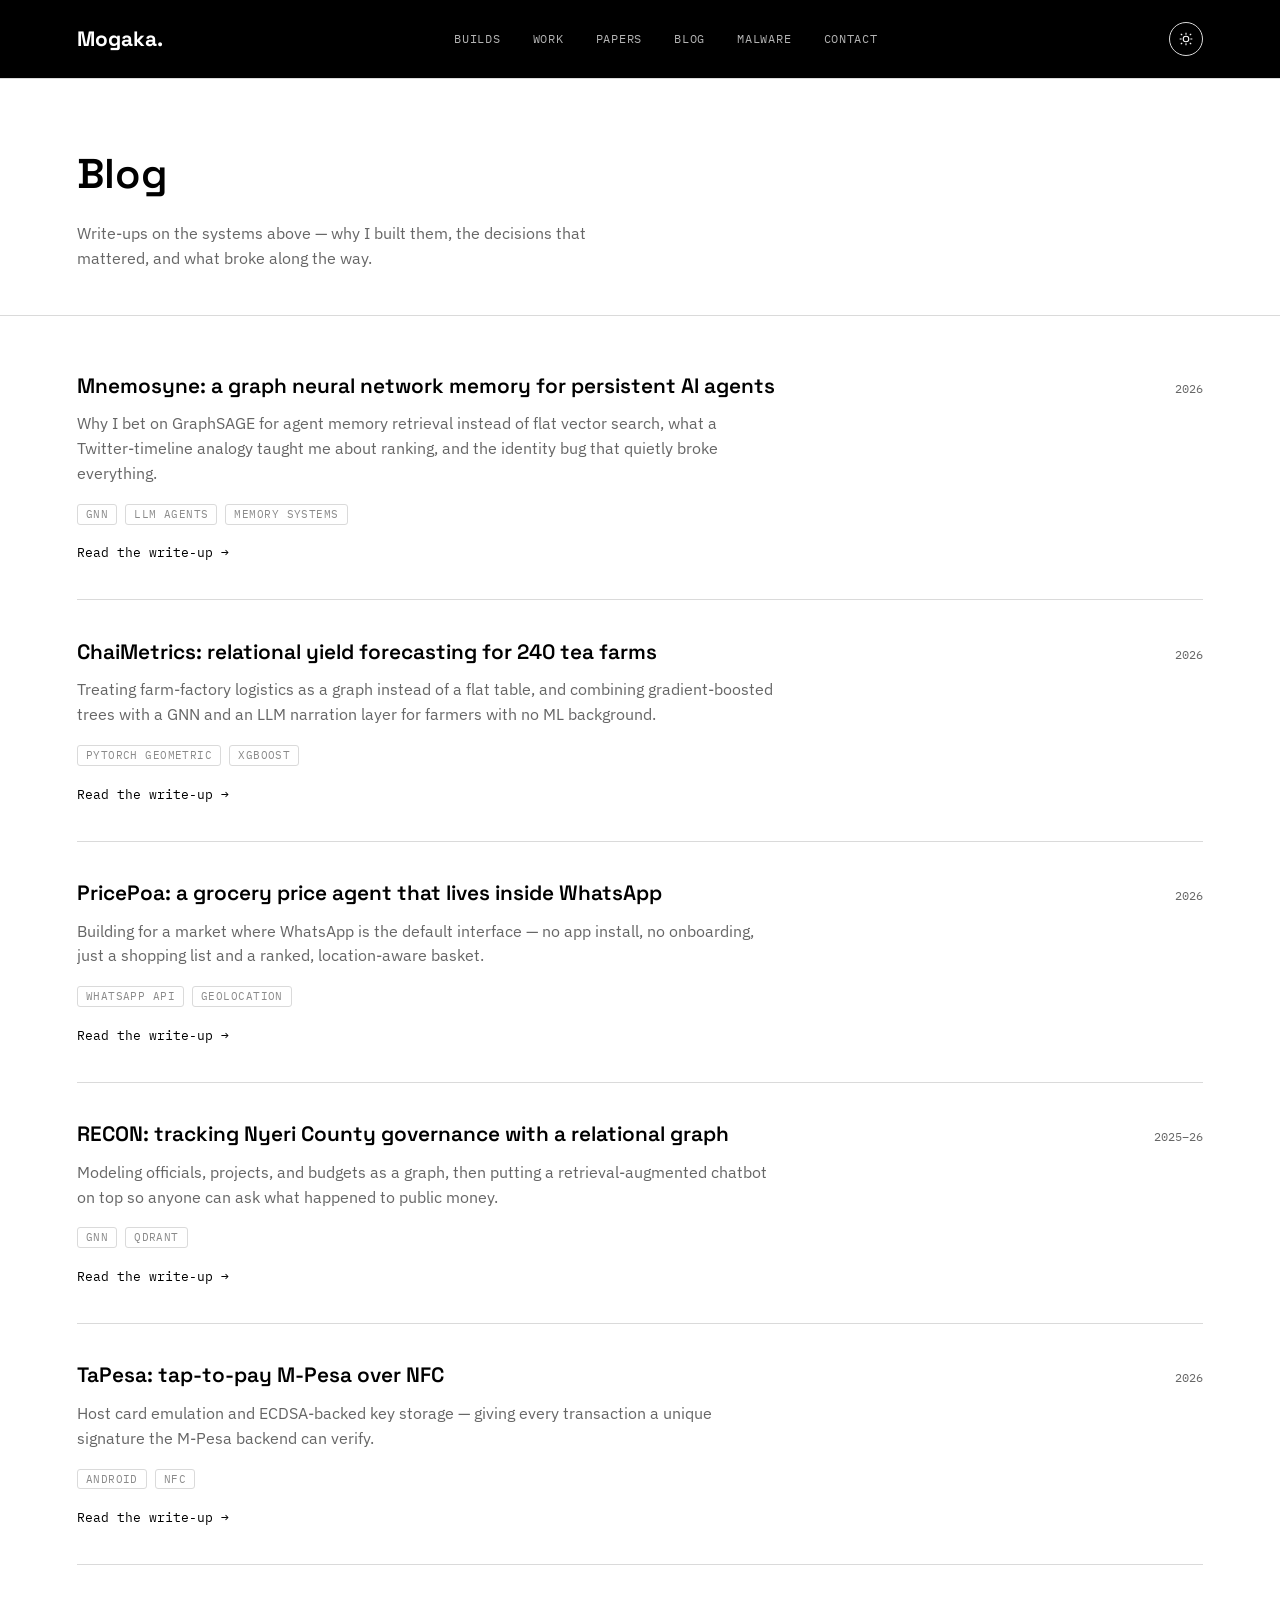
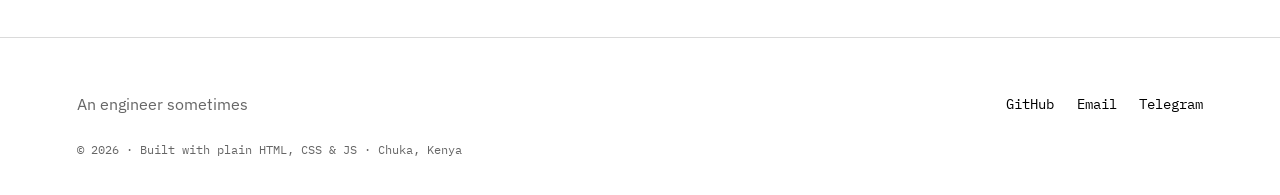
==== blog/index.html @ 5c13b8a9 "adding blogs and avatar" ====
<!DOCTYPE html>
<html lang="en" data-theme="light">
<head>
  <meta charset="UTF-8" />
  <meta name="viewport" content="width=device-width, initial-scale=1.0" />
  <title>Blog — Mogaka</title>
  <meta name="description" content="Write-ups on the systems I've built — architecture, decisions, and what broke along the way." />
  <link rel="preconnect" href="https://fonts.googleapis.com" />
  <link rel="preconnect" href="https://fonts.gstatic.com" crossorigin />
  <link href="https://fonts.googleapis.com/css2?family=Space+Grotesk:wght@500;600;700&family=IBM+Plex+Sans:wght@400;500&family=IBM+Plex+Mono:wght@400;500&display=swap" rel="stylesheet" />
  <link rel="stylesheet" href="../style.css" />
</head>
<body>

  <header class="nav">
    <a href="../index.html" class="brand">Mogaka<span class="brand-dot">.</span></a>
    <nav class="nav-links">
      <a href="../index.html#builds">Builds</a>
      <a href="../index.html#work">Work</a>
      <a href="../index.html#papers">Papers</a>
      <a href="index.html">Blog</a>
      <a href="../index.html#malware">Malware</a>
      <a href="../index.html#contact">Contact</a>
    </nav>
    <button id="theme-toggle" class="theme-toggle" aria-label="Toggle color theme" title="Toggle theme">
      <svg class="icon-sun" viewBox="0 0 24 24" fill="none" stroke="currentColor" stroke-width="1.6">
        <circle cx="12" cy="12" r="4.2"/>
        <path d="M12 2.5v3M12 18.5v3M4.2 4.2l2.1 2.1M17.7 17.7l2.1 2.1M2.5 12h3M18.5 12h3M4.2 19.8l2.1-2.1M17.7 6.3l2.1-2.1"/>
      </svg>
      <svg class="icon-moon" viewBox="0 0 24 24" fill="none" stroke="currentColor" stroke-width="1.6">
        <path d="M20 14.5A8.5 8.5 0 1 1 9.5 4a6.8 6.8 0 0 0 10.5 10.5Z"/>
      </svg>
    </button>
  </header>

  <main>
    <section class="blog-hero">
      <h1>Blog</h1>
      <p>Write-ups on the systems above — why I built them, the decisions that mattered, and what broke along the way.</p>
    </section>

    <ul class="blog-list">
      <li class="blog-row">
        <a href="mnemosyne.html" style="display:block;">
          <div class="blog-row-top">
            <span class="blog-row-title">Mnemosyne: a graph neural network memory for persistent AI agents</span>
            <span class="blog-row-date">2026</span>
          </div>
          <p class="blog-row-excerpt">
            Why I bet on GraphSAGE for agent memory retrieval instead of flat vector search, what a Twitter-timeline
            analogy taught me about ranking, and the identity bug that quietly broke everything.
          </p>
          <span class="blog-row-tag">GNN</span><span class="blog-row-tag">LLM Agents</span><span class="blog-row-tag">Memory Systems</span>
          <div style="margin-top:0.9rem;"><span class="blog-row-link">Read the write-up →</span></div>
        </a>
      </li>

      <li class="blog-row">
        <a href="chaimetrics.html" style="display:block;">
          <div class="blog-row-top">
            <span class="blog-row-title">ChaiMetrics: relational yield forecasting for 240 tea farms</span>
            <span class="blog-row-date">2026</span>
          </div>
          <p class="blog-row-excerpt">
            Treating farm-factory logistics as a graph instead of a flat table, and combining gradient-boosted trees
            with a GNN and an LLM narration layer for farmers with no ML background.
          </p>
          <span class="blog-row-tag">PyTorch Geometric</span><span class="blog-row-tag">XGBoost</span>
          <div style="margin-top:0.9rem;"><span class="blog-row-link">Read the write-up →</span></div>
        </a>
      </li>

      <li class="blog-row">
        <a href="pricepoa.html" style="display:block;">
          <div class="blog-row-top">
            <span class="blog-row-title">PricePoa: a grocery price agent that lives inside WhatsApp</span>
            <span class="blog-row-date">2026</span>
          </div>
          <p class="blog-row-excerpt">
            Building for a market where WhatsApp is the default interface — no app install, no onboarding, just a
            shopping list and a ranked, location-aware basket.
          </p>
          <span class="blog-row-tag">WhatsApp API</span><span class="blog-row-tag">Geolocation</span>
          <div style="margin-top:0.9rem;"><span class="blog-row-link">Read the write-up →</span></div>
        </a>
      </li>

      <li class="blog-row">
        <a href="recon.html" style="display:block;">
          <div class="blog-row-top">
            <span class="blog-row-title">RECON: tracking Nyeri County governance with a relational graph</span>
            <span class="blog-row-date">2025–26</span>
          </div>
          <p class="blog-row-excerpt">
            Modeling officials, projects, and budgets as a graph, then putting a retrieval-augmented chatbot on top
            so anyone can ask what happened to public money.
          </p>
          <span class="blog-row-tag">GNN</span><span class="blog-row-tag">Qdrant</span>
          <div style="margin-top:0.9rem;"><span class="blog-row-link">Read the write-up →</span></div>
        </a>
      </li>

      <li class="blog-row">
        <a href="tapesa.html" style="display:block;">
          <div class="blog-row-top">
            <span class="blog-row-title">TaPesa: tap-to-pay M-Pesa over NFC</span>
            <span class="blog-row-date">2026</span>
          </div>
          <p class="blog-row-excerpt">
            Host card emulation and ECDSA-backed key storage — giving every transaction a unique signature the
            M-Pesa backend can verify.
          </p>
          <span class="blog-row-tag">Android</span><span class="blog-row-tag">NFC</span>
          <div style="margin-top:0.9rem;"><span class="blog-row-link">Read the write-up →</span></div>
        </a>
      </li>
    </ul>
  </main>

  <footer id="contact">
    <div class="footer-top">
      <p class="footer-line">An engineer sometimes</p>
      <div class="footer-links">
        <a href="https://github.com/mnatakanijiiteajesasa" target="_blank" rel="noopener">GitHub</a>
        <a href="mailto:mogakanewton0@gmail.com">Email</a>
        <a href="https://t.me/mogaka_bot" target="_blank" rel="noopener">Telegram</a>
      </div>
    </div>
    <p class="footer-bottom">© 2026 · Built with plain HTML, CSS &amp; JS · Chuka, Kenya</p>
  </footer>

  <script src="../script.js"></script>
</body>
</html>
---- style.css ----
/* ============================================================
   TOKENS
   ============================================================ */
:root {
  /* color — light (default): neutral paper + ink + tea/clay accents */
  --bg: #FFFFFF;
  --bg-raised: #FFFFFF;
  --ink: #000000;
  --ink-soft: #666666;
  --line: #DADADA;
  --accent: #000000;
  --accent-soft: #8A8A8A;
  --grid: rgba(0, 0, 0, 0.06);

  /* type */
  --font-display: 'Space Grotesk', sans-serif;
  --font-body: 'IBM Plex Sans', sans-serif;
  --font-mono: 'IBM Plex Mono', monospace;

  --radius: 3px;
}

[data-theme="dark"] {
  /* pitch black — accents carry all the color now, background stays neutral */
  --bg: #000000;
  --bg-raised: #000000;
  --ink: #FFFFFF;
  --ink-soft: #999999;
  --line: #2A2A2A;
  --accent: #FFFFFF;
  --accent-soft: #888888;
  --grid: rgba(255, 255, 255, 0.08);
}

* { box-sizing: border-box; }
html { scroll-behavior: smooth; }

body {
  margin: 0;
  background: var(--bg);
  color: var(--ink);
  font-family: var(--font-body);
  font-size: 16px;
  line-height: 1.55;
  -webkit-font-smoothing: antialiased;
  transition: background 0.3s ease, color 0.3s ease;
}

a { color: inherit; text-decoration: none; }

h1, h2, h3 {
  font-family: var(--font-display);
  font-weight: 600;
  margin: 0;
  letter-spacing: -0.01em;
}

:focus-visible {
  outline: 2px solid var(--accent);
  outline-offset: 3px;
}

/* ============================================================
   NAV
   ============================================================ */
.nav {
  position: sticky;
  top: 0;
  z-index: 20;
  display: flex;
  align-items: center;
  justify-content: space-between;
  padding: 22px 6vw;
  background: var(--ink);
  color: var(--bg);
  border-bottom: 1px solid var(--line);
  backdrop-filter: blur(6px);
}

.brand {
  font-family: var(--font-display);
  font-weight: 700;
  font-size: 1.3rem;
}

.nav-links {
  display: flex;
  gap: 2rem;
  font-family: var(--font-mono);
  font-size: 0.78rem;
  letter-spacing: 0.06em;
  text-transform: uppercase;
}
.nav-links a { opacity: 0.7; transition: opacity 0.15s; }
.nav-links a:hover { opacity: 1; }

.theme-toggle {
  background: none;
  border: 1px solid var(--line);
  border-radius: 50%;
  width: 34px;
  height: 34px;
  display: flex;
  align-items: center;
  justify-content: center;
  cursor: pointer;
  color: var(--bg);
}
.theme-toggle svg { width: 16px; height: 16px; }
.theme-toggle .icon-moon { display: none; }
[data-theme="dark"] .theme-toggle .icon-sun { display: none; }
[data-theme="dark"] .theme-toggle .icon-moon { display: block; }

/* ============================================================
   HERO
   ============================================================ */
.hero {
  display: grid;
  grid-template-columns: 1.05fr 0.95fr;
  gap: 4vw;
  align-items: center;
  padding: 9vh 6vw 10vh;
  max-width: 1280px;
  margin: 0 auto;
}
.hero-avatar {
  width: 300px;
  height: 300px;
  border-radius: 50%;
  object-fit: cover;
  border: 1px solid var(--line);
  margin-right: 0.9rem;
}
.eyebrow {
  font-family: var(--font-mono);
  font-size: 0.8rem;
  letter-spacing: 0.08em;
  text-transform: uppercase;
  color: var(--accent);
  margin: 0 0 1.1rem;
}

.hero h1 {
  font-size: clamp(2.1rem, 4vw, 3.1rem);
  line-height: 1.12;
  margin-bottom: 1.4rem;
}

.hero-sub {
  color: var(--ink-soft);
  font-size: 1.02rem;
  max-width: 36ch;
  margin: 0 0 2.2rem;
}

.hero-links { display: flex; gap: 1rem; align-items: center; }

.btn-primary, .btn-ghost {
  font-family: var(--font-mono);
  font-size: 0.85rem;
  padding: 0.75rem 1.3rem;
  border-radius: var(--radius);
  display: inline-block;
}
.btn-primary {
  background: var(--accent);
  color: var(--bg-raised);
  font-weight: 500;
}
.btn-ghost {
  border: 1px solid var(--line);
}
.btn-primary:hover { opacity: 0.88; }
.btn-ghost:hover { border-color: var(--accent); color: var(--accent); }

/* hero graph */
.hero-graph { position: relative; }
.graph-svg { width: 100%; height: auto; }

.grid-lines line {
  stroke: var(--grid);
  stroke-width: 1;
}

.edges .edge {
  stroke: var(--accent);
  stroke-width: 1.2;
  opacity: 0.55;
  stroke-dasharray: 4 4;
  stroke-dashoffset: 200;
  animation: draw 0.9s ease forwards;
  animation-delay: calc(var(--d) * 0.12s + 0.2s);
}

.nodes .node circle {
  fill: var(--accent-soft);
  opacity: 0;
  animation: pop 0.5s ease forwards;
  animation-delay: calc(var(--d) * 0.18s + 0.5s);
}
.nodes .node text {
  font-family: var(--font-mono);
  font-size: 11px;
  fill: var(--ink-soft);
  opacity: 0;
  animation: fadein 0.6s ease forwards;
  animation-delay: calc(var(--d) * 0.18s + 0.65s);
}

@keyframes draw { to { stroke-dashoffset: 0; } }
@keyframes pop { to { opacity: 1; } }
@keyframes fadein { to { opacity: 1; } }

.graph-caption {
  font-family: var(--font-mono);
  font-size: 0.74rem;
  color: var(--ink-soft);
  text-align: center;
  margin-top: 0.6rem;
  letter-spacing: 0.03em;
}

@media (prefers-reduced-motion: reduce) {
  .edges .edge, .nodes .node circle, .nodes .node text {
    animation: none;
    opacity: 1;
    stroke-dashoffset: 0;
  }
}

/* ============================================================
   SECTION HEADERS
   ============================================================ */
section { padding: 8vh 6vw; max-width: 1280px; margin: 0 auto; }

h2 {
  font-size: 1.5rem;
  display: flex;
  align-items: baseline;
  gap: 0.9rem;
  margin-bottom: 2.6rem;
}
h2 .num {
  font-family: var(--font-mono);
  font-size: 0.85rem;
  color: var(--accent-soft);
  font-weight: 500;
}

/* ============================================================
   BUILDS LIST
   ============================================================ */
.build-list { list-style: none; margin: 0; padding: 0; }

.build-row {
  display: grid;
  grid-template-columns: 92px 160px 1fr 64px;
  gap: 1.4rem;
  align-items: baseline;
  padding: 1.1rem 0;
  border-bottom: 1px solid var(--line);
}

.status {
  font-family: var(--font-mono);
  font-size: 0.68rem;
  letter-spacing: 0.05em;
  padding: 0.2rem 0.5rem;
  border-radius: var(--radius);
  width: fit-content;
}
.status.live { background: var(--ink); color: var(--bg); }
.status.build { background: none; border: 1px solid var(--ink); color: var(--ink); }
.status.proto { background: var(--line); color: var(--ink-soft); border: none; }

.build-name { font-family: var(--font-display); font-weight: 600; }
.build-desc { color: var(--ink-soft); font-size: 0.94rem; }
.build-date {
  font-family: var(--font-mono);
  font-size: 0.78rem;
  color: var(--ink-soft);
  text-align: right;
}

/* ============================================================
   WORK CARDS
   ============================================================ */
.work-card {
  display: grid;
  grid-template-columns: 200px 1fr;
  gap: 2.4rem;
  padding: 2.4rem 0;
  border-bottom: 1px solid var(--line);
  transition: background 0.15s ease;
}
.work-card:hover { background: var(--line); }
.work-card:hover .work-link { text-decoration: underline; }

.work-visual {
  background: var(--bg-raised);
  border: 1px solid var(--line);
  border-radius: var(--radius);
  overflow: hidden;
  aspect-ratio: 1;
}
.doc-thumb-img {
  width: 100%;
  height: 100%;
  object-fit: cover;
  display: block;
  filter: grayscale(1);
  transition: filter 0.2s ease;
}
.work-card:hover .doc-thumb-img { filter: grayscale(0.4); }

.work-body h3 { font-size: 1.4rem; margin-bottom: 0.4rem; }
.work-meta {
  font-family: var(--font-mono);
  font-size: 0.78rem;
  color: var(--accent-soft);
  margin: 0 0 1rem;
}
.work-abstract { color: var(--ink-soft); margin: 0 0 1.3rem; max-width: 70ch; }

.tags { display: flex; flex-wrap: wrap; gap: 0.5rem; margin-bottom: 1.2rem; }
.tags span {
  font-family: var(--font-mono);
  font-size: 0.72rem;
  border: 1px solid var(--line);
  border-radius: var(--radius);
  padding: 0.25rem 0.6rem;
  color: var(--ink-soft);
}

.work-link {
  font-family: var(--font-mono);
  font-size: 0.85rem;
  color: var(--accent);
}

/* ============================================================
   FOOTER
   ============================================================ */
footer {
  padding: 6vh 6vw 4vh;
  border-top: 1px solid var(--line);
  max-width: 1280px;
  margin: 0 auto;
}
.footer-top {
  display: flex;
  justify-content: space-between;
  align-items: center;
  flex-wrap: wrap;
  gap: 1rem;
  margin-bottom: 1.5rem;
}
.footer-line { color: var(--ink-soft); margin: 0; }
.footer-links { display: flex; gap: 1.4rem; font-family: var(--font-mono); font-size: 0.85rem; }
.footer-links a:hover { color: var(--accent); }
.footer-bottom {
  font-family: var(--font-mono);
  font-size: 0.72rem;
  color: var(--ink-soft);
  margin: 0;
}

/* ============================================================
   RESPONSIVE (base site)
   ============================================================ */
@media (max-width: 880px) {
  .hero { grid-template-columns: 1fr; padding-top: 6vh; }
  .hero-graph { order: -1; max-width: 380px; margin: 0 auto 2rem; }
  .build-row { grid-template-columns: 76px 1fr; }
  .build-row .build-desc { grid-column: 1 / -1; order: 3; }
  .build-row .build-date { display: none; }
  .work-card { grid-template-columns: 1fr; }
  .work-visual { max-width: 160px; }
  .nav-links { gap: 1.1rem; }
}

@media (max-width: 540px) {
  .nav { padding: 18px 5vw; }
  .nav-links a:nth-child(3) { display: none; }
}

/* ============================================================
   BLOG — listing page
   ============================================================ */
.blog-hero {
  padding: 7vh 6vw 5vh;
  max-width: 1280px;
  margin: 0 auto;
  border-bottom: 1px solid var(--line);
}
.blog-hero h1 {
  font-size: clamp(1.9rem, 3.4vw, 2.6rem);
  margin-bottom: 0.9rem;
}
.blog-hero p {
  color: var(--ink-soft);
  max-width: 56ch;
  margin: 0;
}

.blog-list {
  list-style: none;
  margin: 0;
  padding: 0;
  max-width: 1280px;
  margin: 0 auto;
  padding: 2vh 6vw 8vh;
}

.blog-row {
  display: block;
  padding: 2.2rem 0;
  border-bottom: 1px solid var(--line);
  transition: background 0.15s ease;
}
.blog-row:hover { background: var(--line); }
.blog-row:hover .blog-row-link { text-decoration: underline; }

.blog-row-top {
  display: flex;
  align-items: baseline;
  justify-content: space-between;
  gap: 1rem;
  margin-bottom: 0.6rem;
}
.blog-row-title {
  font-family: var(--font-display);
  font-weight: 600;
  font-size: 1.3rem;
}
.blog-row-date {
  font-family: var(--font-mono);
  font-size: 0.78rem;
  color: var(--ink-soft);
  white-space: nowrap;
}
.blog-row-excerpt {
  color: var(--ink-soft);
  max-width: 70ch;
  margin: 0 0 0.9rem;
}
.blog-row-link {
  font-family: var(--font-mono);
  font-size: 0.82rem;
  color: var(--accent);
}
.blog-row-tag {
  font-family: var(--font-mono);
  font-size: 0.68rem;
  letter-spacing: 0.04em;
  text-transform: uppercase;
  color: var(--accent-soft);
  border: 1px solid var(--line);
  border-radius: var(--radius);
  padding: 0.15rem 0.5rem;
  margin-right: 0.5rem;
}

.status.soon { background: none; border: 1px dashed var(--line); color: var(--ink-soft); }

/* ============================================================
   BLOG — post page
   ============================================================ */
.post-header {
  max-width: 800px;
  margin: 0 auto;
  padding: 8vh 6vw 4vh;
}
.back-link {
  display: inline-block;
  font-family: var(--font-mono);
  font-size: 0.78rem;
  color: var(--ink-soft);
  margin-bottom: 2.2rem;
}
.back-link:hover { color: var(--accent); }

.post-eyebrow {
  font-family: var(--font-mono);
  font-size: 0.78rem;
  letter-spacing: 0.06em;
  text-transform: uppercase;
  color: var(--accent);
  margin-bottom: 1rem;
}
.post-title {
  font-size: clamp(1.9rem, 4vw, 2.7rem);
  line-height: 1.15;
  margin-bottom: 1.1rem;
}
.post-meta {
  font-family: var(--font-mono);
  font-size: 0.8rem;
  color: var(--ink-soft);
}
.post-meta span:not(:last-child)::after {
  content: "·";
  margin: 0 0.6rem;
  color: var(--line);
}

.post-hero-image {
  max-width: 800px;
  margin: 0 auto;
  padding: 0 6vw 4vh;
}
.post-hero-image img {
  width: 100%;
  border: 1px solid var(--line);
  border-radius: var(--radius);
  filter: grayscale(0.15);
  display: block;
}

.post-body {
  max-width: 800px;
  margin: 0 auto;
  padding: 0 6vw 10vh;
}
.post-body p {
  margin: 0 0 1.3rem;
  color: var(--ink);
}
.post-body p.lead {
  font-size: 1.12rem;
  color: var(--ink-soft);
}
.post-body h2 {
  font-size: 1.35rem;
  margin: 3.2rem 0 1.4rem;
  padding-top: 2.2rem;
  border-top: 1px solid var(--line);
}
.post-body h2:first-child { border-top: none; padding-top: 0; margin-top: 0; }
.post-body h3 {
  font-size: 1.05rem;
  margin: 2rem 0 1rem;
}
.post-body ul, .post-body ol {
  color: var(--ink);
  padding-left: 1.3rem;
  margin: 0 0 1.3rem;
}
.post-body li { margin-bottom: 0.5rem; }
.post-body li::marker { color: var(--accent-soft); }
.post-body strong { font-weight: 600; }

.equation {
  font-family: var(--font-mono);
  font-size: 0.86rem;
  background: var(--bg-raised);
  border: 1px solid var(--line);
  border-radius: var(--radius);
  padding: 1rem 1.2rem;
  overflow-x: auto;
  margin: 0 0 1.4rem;
  color: var(--ink-soft);
}

.post-table {
  width: 100%;
  border-collapse: collapse;
  font-size: 0.9rem;
  margin: 0 0 1.6rem;
}
.post-table th, .post-table td {
  text-align: left;
  padding: 0.6rem 0.8rem;
  border-bottom: 1px solid var(--line);
}
.post-table th {
  font-family: var(--font-mono);
  font-size: 0.72rem;
  text-transform: uppercase;
  letter-spacing: 0.04em;
  color: var(--ink-soft);
  font-weight: 500;
}

.post-callout {
  border-left: 2px solid var(--accent);
  padding: 0.2rem 0 0.2rem 1.2rem;
  color: var(--ink-soft);
  font-style: italic;
  margin: 0 0 1.6rem;
}

.built-with {
  display: flex;
  flex-wrap: wrap;
  gap: 0.5rem;
  margin: 0 0 1.6rem;
}
.built-with span {
  font-family: var(--font-mono);
  font-size: 0.72rem;
  border: 1px solid var(--line);
  border-radius: var(--radius);
  padding: 0.25rem 0.6rem;
  color: var(--ink-soft);
}

.post-links {
  display: flex;
  flex-wrap: wrap;
  gap: 1rem;
  margin: 0 0 1.6rem;
}

.post-footer {
  max-width: 800px;
  margin: 0 auto;
  padding: 4vh 6vw 10vh;
  border-top: 1px solid var(--line);
  display: flex;
  justify-content: space-between;
  align-items: center;
  gap: 1rem;
  flex-wrap: wrap;
}
.post-footer .btn-ghost {
  border: 1px solid var(--line);
  font-family: var(--font-mono);
  font-size: 0.85rem;
  padding: 0.7rem 1.2rem;
  border-radius: var(--radius);
}
.post-footer .btn-ghost:hover { border-color: var(--accent); color: var(--accent); }

@media (max-width: 600px) {
  .post-header, .post-hero-image, .post-body, .post-footer, .blog-hero, .blog-list {
    padding-left: 6vw;
    padding-right: 6vw;
  }
  .blog-row-top { flex-direction: column; align-items: flex-start; gap: 0.3rem; }
}
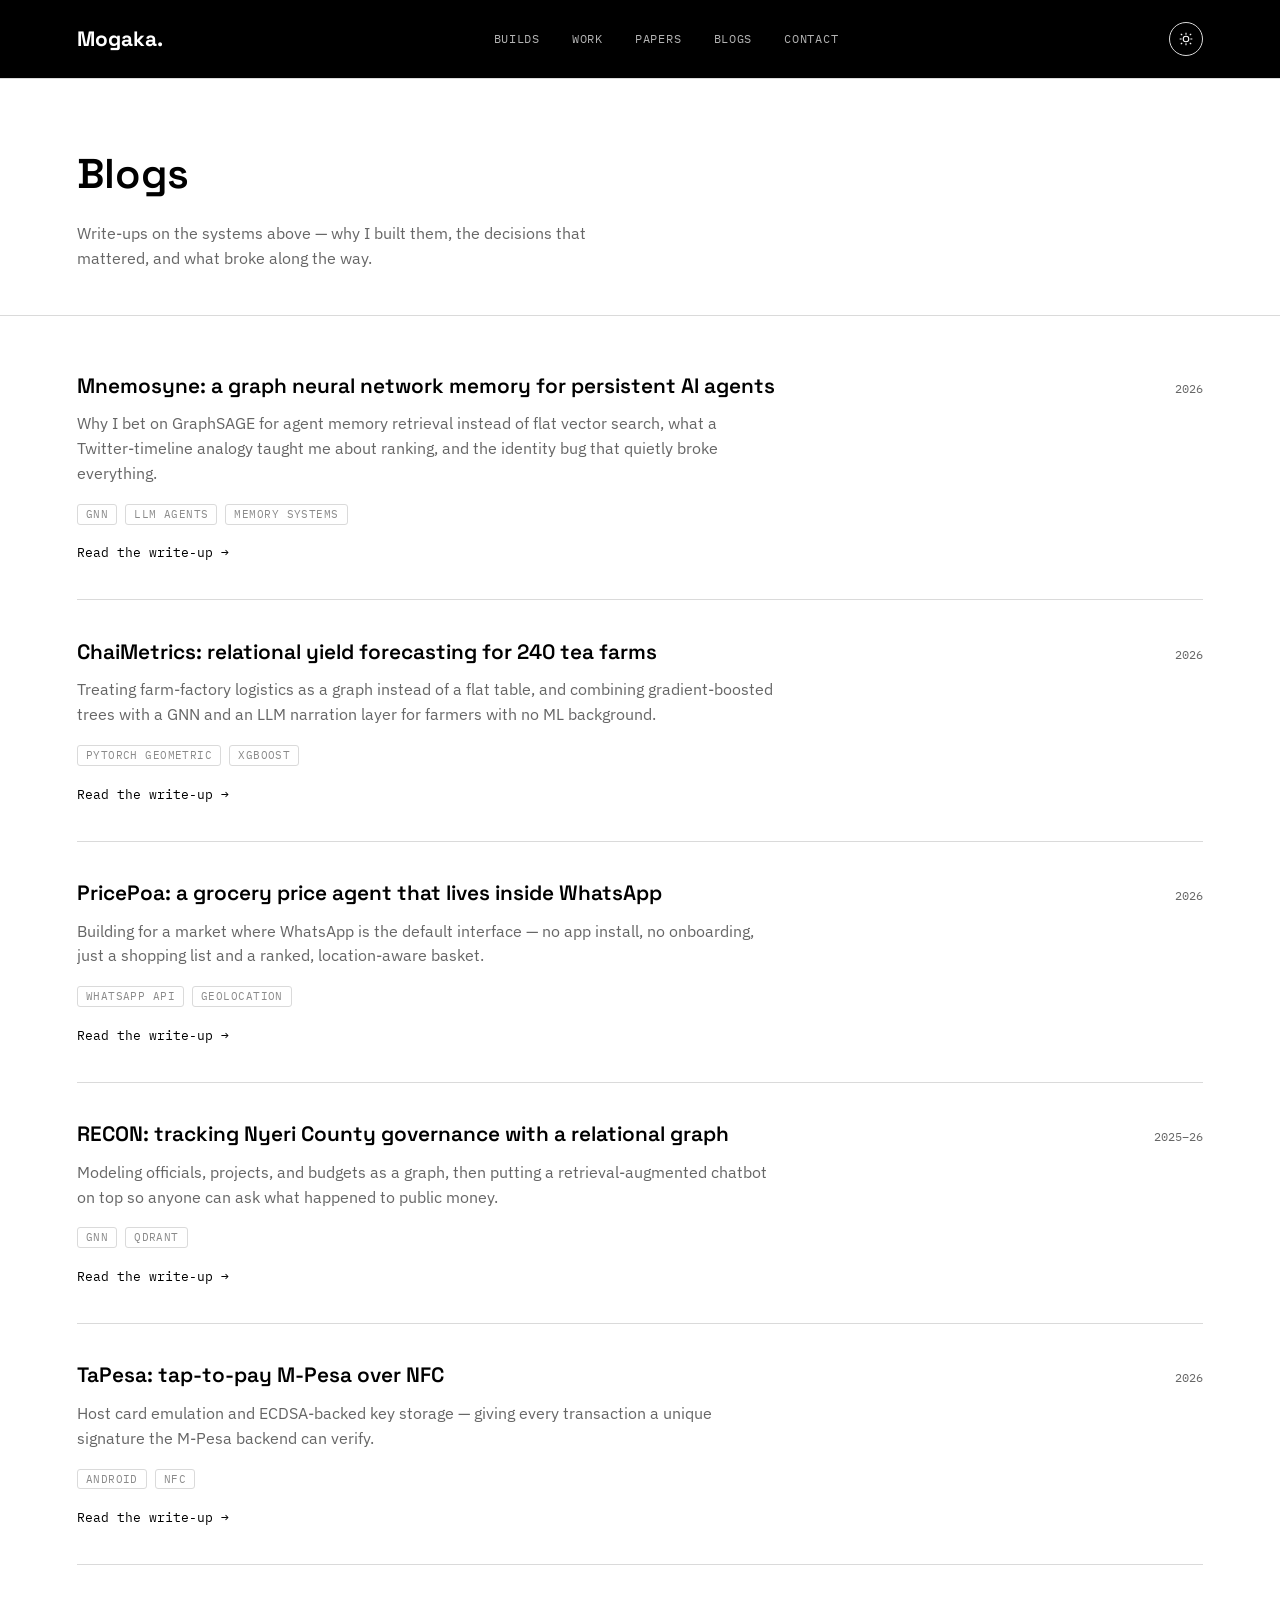
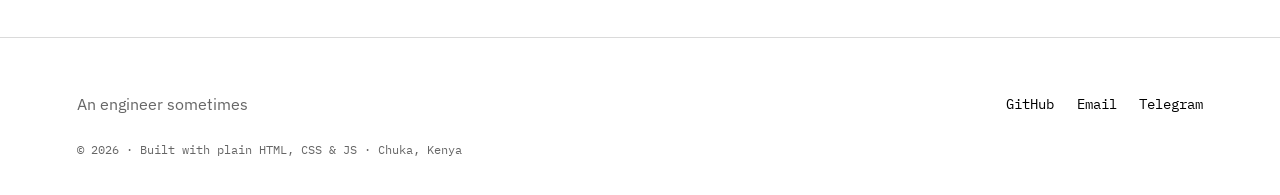
==== commit 207ed24a: "changes" ====
--- a/blog/index.html
+++ b/blog/index.html
@@ -18,8 +18,7 @@
       <a href="../index.html#builds">Builds</a>
       <a href="../index.html#work">Work</a>
       <a href="../index.html#papers">Papers</a>
-      <a href="index.html">Blog</a>
-      <a href="../index.html#malware">Malware</a>
+      <a href="index.html">Blogs</a>
       <a href="../index.html#contact">Contact</a>
     </nav>
     <button id="theme-toggle" class="theme-toggle" aria-label="Toggle color theme" title="Toggle theme">
@@ -35,7 +34,7 @@
 
   <main>
     <section class="blog-hero">
-      <h1>Blog</h1>
+      <h1>Blogs</h1>
       <p>Write-ups on the systems above — why I built them, the decisions that mattered, and what broke along the way.</p>
     </section>
 
--- a/style.css
+++ b/style.css
@@ -1,6 +1,4 @@
-/* ============================================================
-   TOKENS
-   ============================================================ */
+
 :root {
   /* color — light (default): neutral paper + ink + tea/clay accents */
   --bg: #FFFFFF;
@@ -371,6 +369,15 @@
 @media (max-width: 880px) {
   .hero { grid-template-columns: 1fr; padding-top: 6vh; }
   .hero-graph { order: -1; max-width: 380px; margin: 0 auto 2rem; }
+  .hero-graph {
+  overflow: hidden;
+  }
+
+  .profile-photo {
+  max-width: 100%;
+  height: auto;
+  display: block;
+  }
   .build-row { grid-template-columns: 76px 1fr; }
   .build-row .build-desc { grid-column: 1 / -1; order: 3; }
   .build-row .build-date { display: none; }
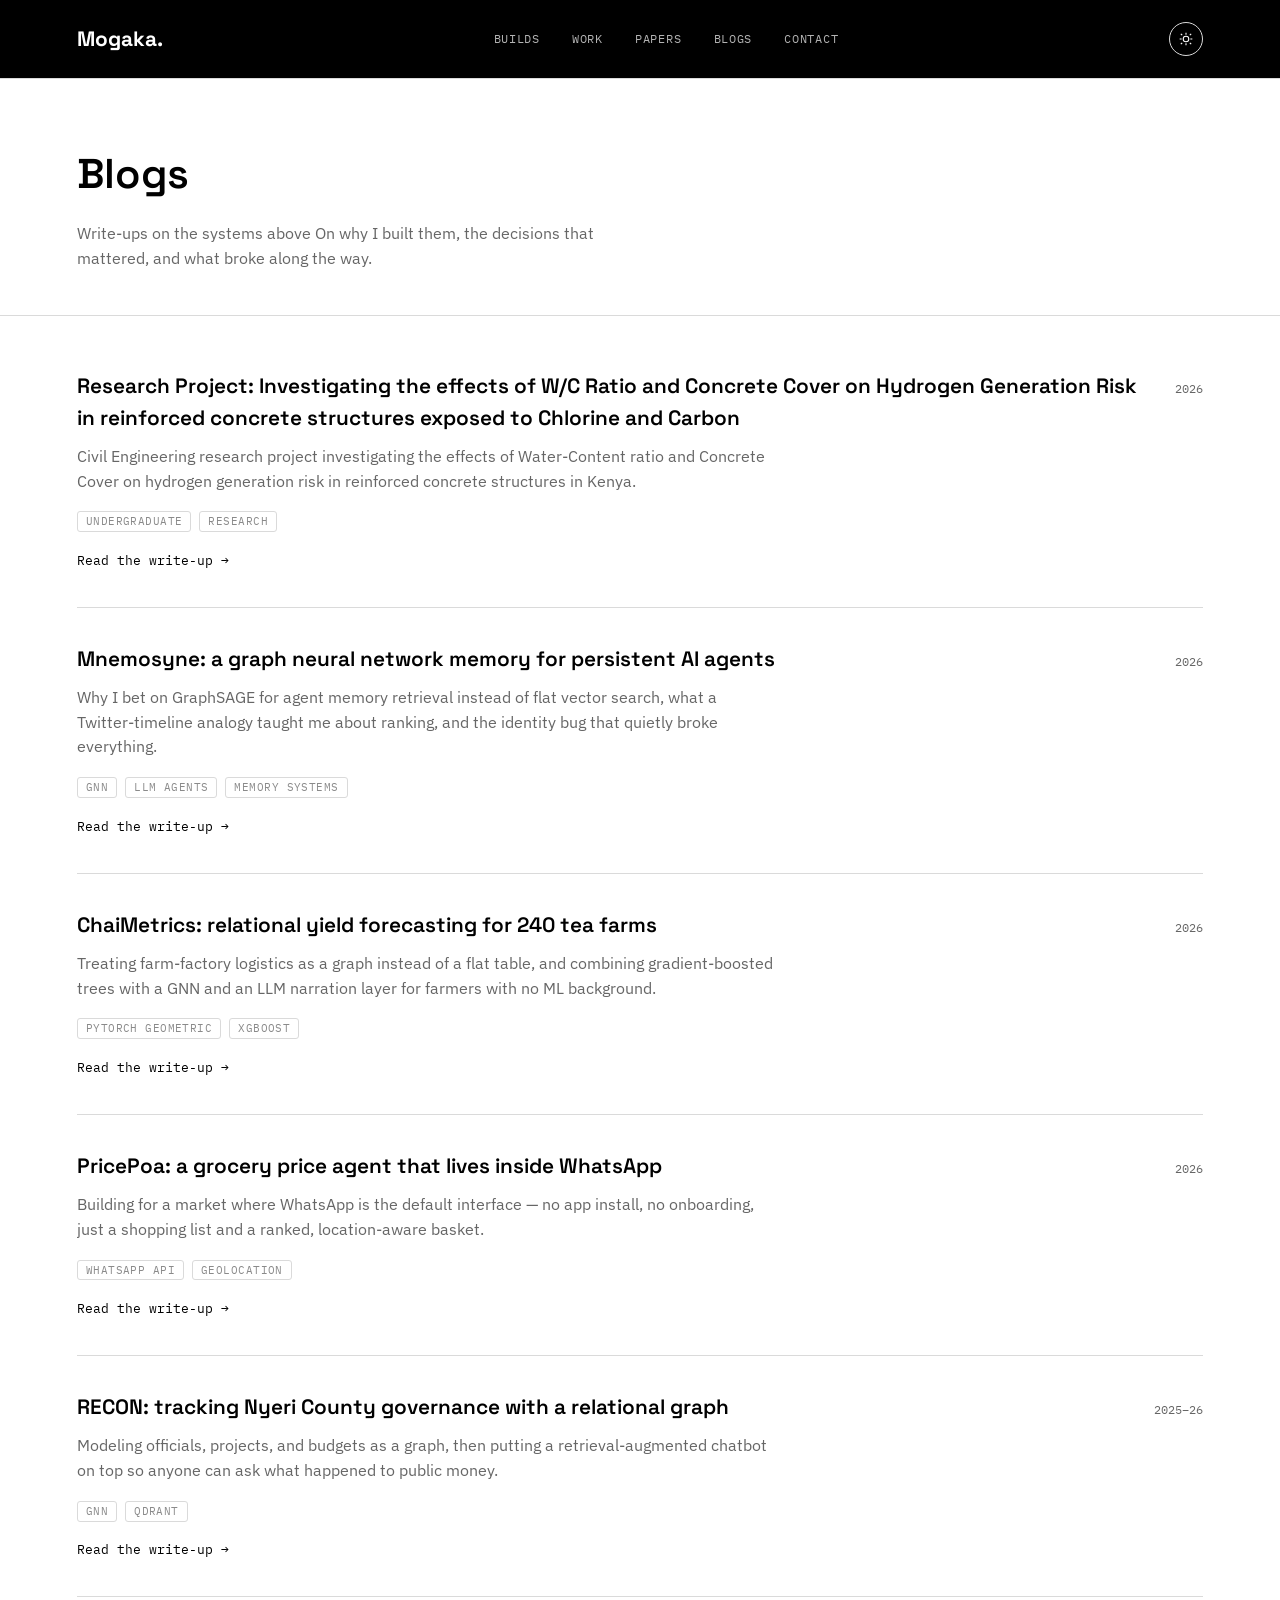
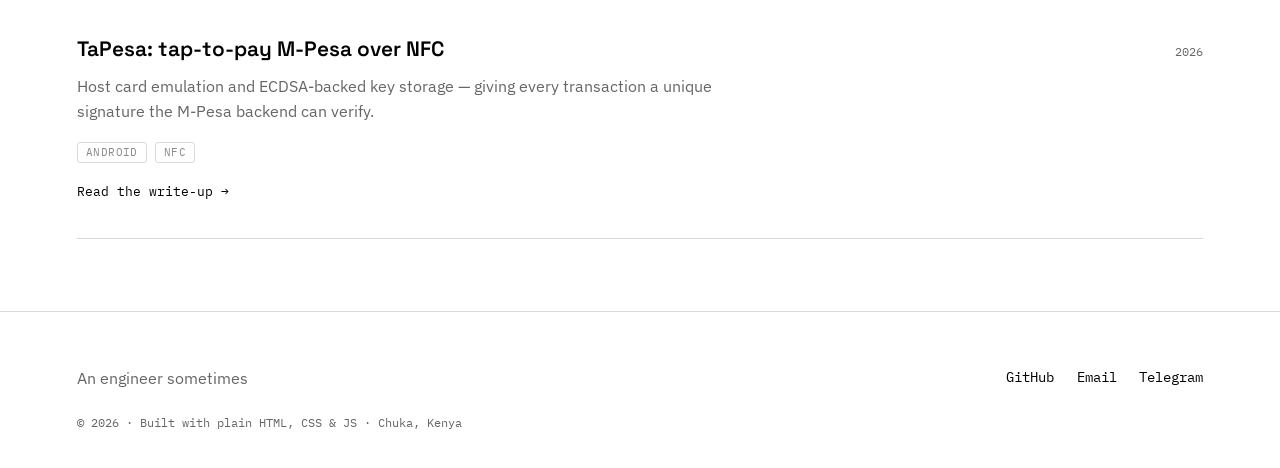
==== commit 5798bb9e: "updating blogs" ====
--- a/blog/index.html
+++ b/blog/index.html
@@ -35,10 +35,23 @@
   <main>
     <section class="blog-hero">
       <h1>Blogs</h1>
-      <p>Write-ups on the systems above — why I built them, the decisions that mattered, and what broke along the way.</p>
+      <p>Write-ups on the systems above On why I built them, the decisions that mattered, and what broke along the way.</p>
     </section>
 
     <ul class="blog-list">
+      <li class="blog-row">
+        <a href="ResearchProject.html" style="display:block;">
+          <div class="blog-row-top">
+            <span class="blog-row-title">Research Project: Investigating the effects of W/C Ratio and Concrete Cover on Hydrogen Generation Risk in reinforced concrete structures exposed to Chlorine and Carbon</span>
+            <span class="blog-row-date">2026</span>
+          </div>
+          <p class="blog-row-excerpt">
+            Civil Engineering research project investigating the effects of Water-Content ratio and Concrete Cover on hydrogen generation risk in reinforced concrete structures in Kenya.
+          </p>
+          <span class="blog-row-tag">Undergraduate</span><span class="blog-row-tag">Research</span>
+          <div style="margin-top:0.9rem;"><span class="blog-row-link">Read the write-up →</span></div>
+        </a>
+      </li>
       <li class="blog-row">
         <a href="mnemosyne.html" style="display:block;">
           <div class="blog-row-top">
